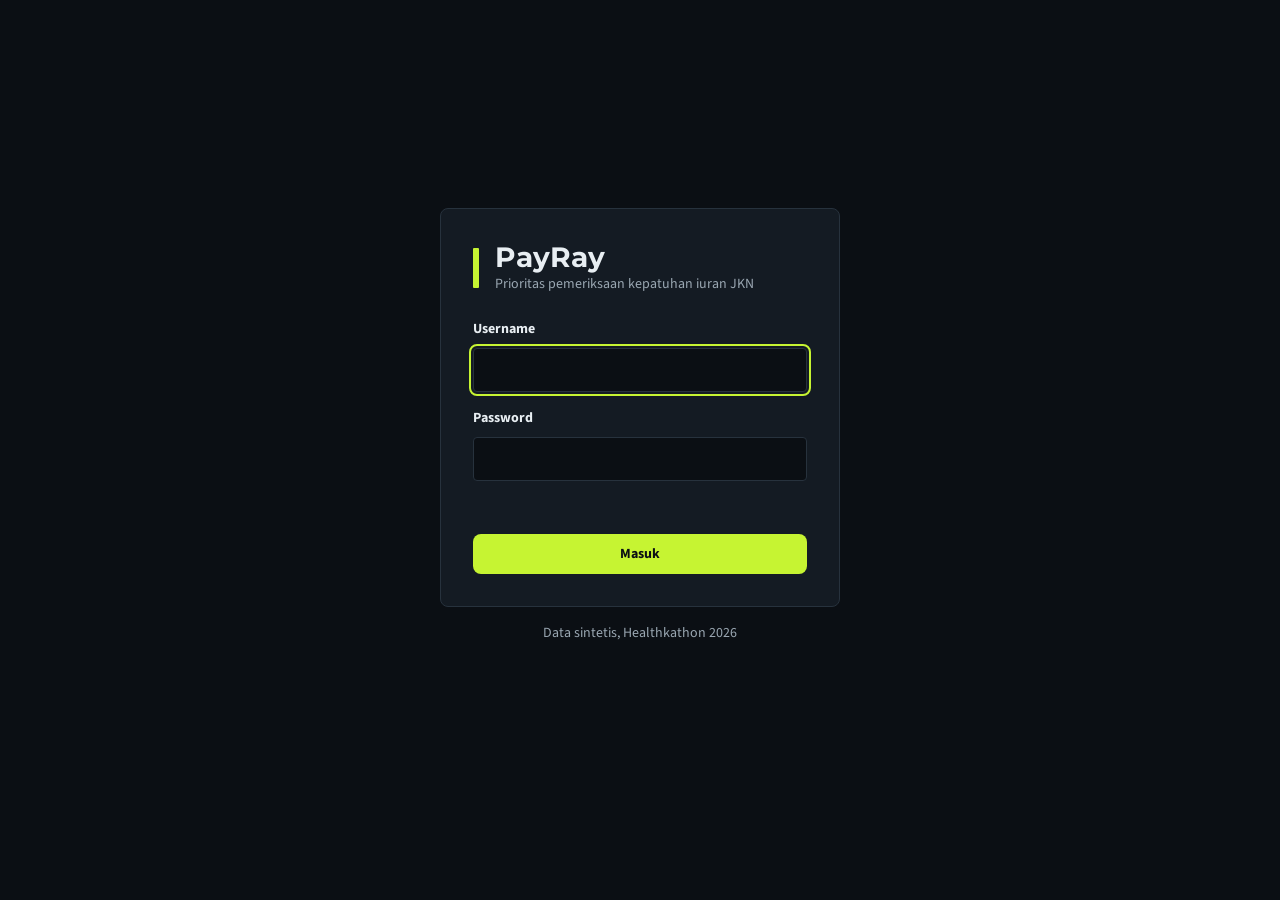
==== web/index.html @ 74bf8150 "PayRay v2: API, UI, model beku, guardrail (plankit t1-t33) Squash merge atas keputusan pemilik akun " ====
<!doctype html>
<html lang="id">
<head>
  <meta charset="utf-8">
  <meta name="viewport" content="width=device-width, initial-scale=1">
  <title>PayRay · Prioritas pemeriksaan</title>
  <link rel="preload" href="fonts/source-sans-3-latin-400-normal.woff2" as="font" type="font/woff2" crossorigin>
  <link rel="stylesheet" href="tokens.css">
  <link rel="stylesheet" href="base.css">
  <link rel="stylesheet" href="app.css">
</head>
<body>
  <a class="skip" href="#main">Lewati ke konten</a>
  <div id="banner"></div>
  <header id="topbar" hidden></header>
  <main id="main" tabindex="-1"></main>
  <div id="toast" role="status" aria-live="polite"></div>
  <script type="module" src="app.js"></script>
</body>
</html>
---- web/tokens.css ----
/* Token desain PayRay. Sumber: plankit/tokens.json = design-system/payray/MASTER.md. Jangan ubah tanpa MASTER.md. */
:root {
  --color-bg: #0B0F14;
  --color-surface: #141B23;
  --color-text: #E8EEF2;
  --color-muted: #9AA7B2;
  --color-primary: #C6F432;
  --color-on-primary: #0B0F14;
  --color-border: #27323D;
  --color-warning: #F2B84B;
  --color-danger: #FF7A6B;
  --color-info: #6CC9E8;
  --font-heading: "Montserrat";
  --font-body: "Source Sans 3";
  --text-sm: 14px;
  --text-base: 16px;
  --text-lg: 20px;
  --text-xl: 28px;
  --text-display: 40px;
  --weight-regular: 400;
  --weight-bold: 700;
  --leading-tight: 1.2;
  --leading-normal: 1.5;
  --space-xs: 4px;
  --space-sm: 8px;
  --space-md: 16px;
  --space-lg: 24px;
  --space-xl: 32px;
  --space-2xl: 48px;
  --radius-sm: 4px;
  --radius-md: 8px;
  --radius-lg: 16px;
  --font-stack-heading: "Montserrat", system-ui, sans-serif;
  --font-stack-body: "Source Sans 3", system-ui, sans-serif;
}
---- web/base.css ----
/* Reset + dasar. Token di tokens.css. */
@font-face { font-family: "Montserrat"; font-weight: 700; font-style: normal; font-display: swap; src: url("fonts/montserrat-latin-700-normal.woff2") format("woff2"); }
@font-face { font-family: "Source Sans 3"; font-weight: 400; font-style: normal; font-display: swap; src: url("fonts/source-sans-3-latin-400-normal.woff2") format("woff2"); }
@font-face { font-family: "Source Sans 3"; font-weight: 700; font-style: normal; font-display: swap; src: url("fonts/source-sans-3-latin-700-normal.woff2") format("woff2"); }

*, *::before, *::after { box-sizing: border-box; }
* { margin: 0; }
html { -webkit-text-size-adjust: 100%; }
body {
  min-height: 100vh;
  background: var(--color-bg);
  color: var(--color-text);
  font-family: var(--font-stack-body);
  font-size: var(--text-base);
  line-height: var(--leading-normal);
  font-variant-numeric: tabular-nums;
}
h1, h2, h3 { font-family: var(--font-stack-heading); font-weight: var(--weight-bold); line-height: var(--leading-tight); }
img, svg { display: block; max-width: 100%; }
button, input, select, textarea { font: inherit; color: inherit; }
button { cursor: pointer; }
table { border-collapse: collapse; width: 100%; }
[hidden] { display: none !important; }

:focus-visible {
  outline: 2px solid var(--color-primary);
  outline-offset: 2px;
}

a, button, input, select, textarea, tr[tabindex] {
  transition: background-color 120ms ease, border-color 120ms ease, color 120ms ease;
}

@media (prefers-reduced-motion: reduce) {
  *, *::before, *::after {
    transition: none !important;
    animation: none !important;
    scroll-behavior: auto !important;
  }
}

.visually-hidden {
  position: absolute; width: 1px; height: 1px; padding: 0; margin: -1px;
  overflow: hidden; clip: rect(0 0 0 0); white-space: nowrap; border: 0;
}
---- web/app.css ----
/* Layout & komponen PayRay. Hanya token dari tokens.css. Kepadatan 7, motion 2, tanpa glow/gradient. */
:root { --topbar-h: 56px; --gutter: var(--space-lg); }

.skip { position: absolute; left: var(--space-sm); top: -48px; padding: var(--space-sm) var(--space-md); background: var(--color-primary); color: var(--color-on-primary); border-radius: var(--radius-sm); z-index: 20; }
.skip:focus { top: var(--space-sm); }

.muted { color: var(--color-muted); }
.small { font-size: var(--text-sm); }
.num { font-variant-numeric: tabular-nums; }
.nw { white-space: nowrap; }
.icon { flex: none; }

/* ---- top bar ------------------------------------------------------------ */
#topbar {
  position: sticky; top: 0; z-index: 10;
  display: flex; align-items: center; gap: var(--space-lg);
  min-height: var(--topbar-h); padding: var(--space-sm) var(--gutter);
  background: var(--color-bg); border-bottom: 1px solid var(--color-border);
}
#topbar[hidden] { display: none; }
.brand { display: inline-flex; align-items: center; gap: var(--space-sm); color: var(--color-text); text-decoration: none; font-family: var(--font-stack-heading); font-weight: var(--weight-bold); font-size: var(--text-lg); }
.brand-mark { width: 4px; height: 18px; border-radius: 1px; background: var(--color-primary); }
.brand-mark.lg { width: 6px; height: 40px; }
.batch-meta { display: flex; flex-wrap: wrap; gap: 0 var(--space-md); font-size: var(--text-sm); }
.user { margin-left: auto; display: flex; align-items: center; gap: var(--space-md); font-size: var(--text-sm); }

/* ---- banner mode statis ---------------------------------------------------- */
.static-banner { display: flex; flex-wrap: wrap; align-items: center; gap: var(--space-sm); padding: var(--space-sm) var(--gutter); background: var(--color-warning); color: var(--color-on-primary); font-weight: var(--weight-bold); font-size: var(--text-sm); }
.static-banner a { color: var(--color-on-primary); margin-left: auto; }

/* ---- navigasi ------------------------------------------------------------ */
.nav { display: flex; gap: var(--space-xs); }
.nav a { padding: 6px var(--space-sm); border-radius: var(--radius-sm); color: var(--color-muted); text-decoration: none; font-weight: var(--weight-bold); font-size: var(--text-sm); }
.nav a:hover { color: var(--color-text); }
.nav a.active { color: var(--color-text); box-shadow: inset 0 -2px 0 var(--color-primary); border-radius: 0; }

/* ---- tombol & chip -------------------------------------------------------- */
.btn {
  display: inline-flex; align-items: center; justify-content: center; gap: var(--space-sm);
  min-height: 40px; padding: 0 var(--space-md); border-radius: var(--radius-md);
  border: 1px solid transparent; background: none; font-weight: var(--weight-bold); font-size: var(--text-sm);
  text-decoration: none; color: var(--color-text); white-space: nowrap;
}
.btn:active:not(:disabled) { transform: translateY(1px); }
.btn:disabled { opacity: .55; cursor: not-allowed; }
.btn-primary { background: var(--color-primary); color: var(--color-on-primary); }
.btn-primary:hover:not(:disabled) { background: var(--color-text); }
.btn-secondary { border-color: var(--color-border); background: var(--color-surface); }
.btn-secondary:hover:not(:disabled), .btn-ghost:hover:not(:disabled) { border-color: var(--color-muted); }
.btn-ghost { border-color: var(--color-border); }
.btn-block { width: 100%; }
.btn-danger { border-color: var(--color-danger); color: var(--color-danger); }

.chip {
  display: inline-flex; align-items: center; gap: 6px; padding: 2px var(--space-sm);
  border-radius: var(--radius-sm); border: 1px solid var(--color-border); background: var(--color-surface);
  font-size: var(--text-sm); line-height: 1.35; color: var(--color-text);
}
.chip.info { color: var(--color-info); border-color: currentColor; }
.chip.warn { color: var(--color-warning); border-color: currentColor; }
.chip-mode.live { color: var(--color-primary); border-color: var(--color-primary); }
.chip-mode.static { color: var(--color-warning); border-color: var(--color-warning); }
.chips { display: flex; flex-wrap: wrap; gap: var(--space-xs); margin-top: var(--space-xs); }
.conf .dot { width: 8px; height: 8px; border-radius: 50%; border: 1.5px solid var(--color-muted); }
.conf-tinggi .dot { background: var(--color-text); border-color: var(--color-text); }
.conf-sedang .dot { background: var(--color-muted); }

/* ---- halaman ------------------------------------------------------------- */
main { display: block; max-width: 1400px; margin: 0 auto; padding: var(--space-lg) var(--gutter) var(--space-2xl); }
main:focus { outline: none; }
.page-head { display: flex; align-items: flex-end; justify-content: space-between; gap: var(--space-md); margin-bottom: var(--space-md); }
.page-head h1 { font-size: var(--text-xl); }
.page-head p { margin-top: var(--space-xs); }
.actions { display: flex; flex-wrap: wrap; gap: var(--space-sm); }

.notice { display: flex; align-items: center; gap: var(--space-sm); padding: var(--space-sm) var(--space-md); border: 1px solid var(--color-border); border-radius: var(--radius-md); margin-bottom: var(--space-md); }
.notice.error { color: var(--color-danger); border-color: var(--color-danger); }
.notice .btn { margin-left: auto; }

/* ---- tabel ------------------------------------------------------------- */
.table-wrap { border-top: 1px solid var(--color-border); }
table.data { font-size: var(--text-sm); }
.data th { text-align: left; font-weight: var(--weight-bold); color: var(--color-muted); padding: var(--space-sm); border-bottom: 1px solid var(--color-border); white-space: nowrap; }
.data td { padding: 6px var(--space-sm); border-bottom: 1px solid var(--color-border); vertical-align: top; }
.queue tbody tr { cursor: pointer; }
.queue tbody tr:hover { background: var(--color-surface); }
.queue td.rank { font-family: var(--font-stack-heading); font-weight: var(--weight-bold); font-size: var(--text-base); width: 48px; }
.queue td.bu { min-width: 200px; }
.bu-name { display: block; color: var(--color-text); font-weight: var(--weight-bold); font-size: var(--text-base); text-decoration: none; overflow-wrap: anywhere; }
.bu-name:hover { text-decoration: underline; text-underline-offset: 3px; }
.score { display: inline-flex; align-items: center; gap: var(--space-sm); font-weight: var(--weight-bold); }
.score-track { fill: var(--color-border); }
.score-fill { fill: var(--color-primary); }
.reasons { max-width: 440px; }
.reason-list { list-style: none; padding: 0; display: grid; gap: var(--space-xs); }
.reason-list li { padding-left: var(--space-sm); border-left: 2px solid var(--color-border); white-space: nowrap; overflow: hidden; text-overflow: ellipsis; }
td.rp { white-space: nowrap; }
td.rp span { display: block; }
.status { display: inline-flex; align-items: center; gap: var(--space-xs); color: var(--color-muted); white-space: nowrap; }
.status.done { color: var(--color-text); }
.status.done .icon { color: var(--color-primary); }
.table-foot { display: flex; align-items: center; justify-content: space-between; gap: var(--space-md); padding-top: var(--space-md); }
td.empty { padding: var(--space-2xl) var(--space-sm); cursor: default; }
td.empty strong, td.empty span { display: block; }

.skeleton td { cursor: default; }
.sk { display: block; height: 12px; border-radius: var(--radius-sm); background: var(--color-surface); }
.skeleton td:nth-child(2) .sk { width: 70%; }
.skeleton td:nth-child(5) .sk { width: 90%; }

/* ---- scan sheet ---------------------------------------------------------- */
.sheet-nav { margin-bottom: var(--space-md); }
kbd { font-family: inherit; font-size: 12px; padding: 0 6px; border: 1px solid var(--color-border); border-radius: var(--radius-sm); color: var(--color-muted); }
.sheet-skeleton { display: grid; gap: var(--space-md); max-width: 720px; }
.sk-title { height: 28px; width: 60%; }
.sheet-grid { display: grid; grid-template-columns: minmax(0, 8fr) minmax(0, 4fr); gap: var(--space-xl); align-items: start; }
.sheet-main { display: grid; gap: var(--space-xl); }
.sheet-side { display: grid; gap: var(--space-lg); position: sticky; top: calc(var(--topbar-h) + var(--space-md)); }
.sheet-title { display: flex; gap: var(--space-md); align-items: flex-start; }
.sheet-title h1 { font-size: var(--text-xl); overflow-wrap: anywhere; }
.sheet-title h1:focus { outline: none; }
.rank-badge { flex: none; font-family: var(--font-stack-heading); font-weight: var(--weight-bold); font-size: var(--text-lg); color: var(--color-on-primary); background: var(--color-primary); border-radius: var(--radius-sm); padding: 2px var(--space-sm); }
.sheet-stats { display: grid; grid-template-columns: repeat(auto-fit, minmax(180px, 1fr)); gap: var(--space-lg); margin-top: var(--space-lg); padding: var(--space-md) 0; border-top: 1px solid var(--color-border); border-bottom: 1px solid var(--color-border); }
.kv { display: grid; gap: var(--space-xs); align-content: start; }
.kv .k { color: var(--color-muted); font-size: var(--text-sm); }
.kv .v { font-family: var(--font-stack-heading); font-weight: var(--weight-bold); font-size: var(--text-lg); }
.sme { display: grid; gap: var(--space-sm); margin-top: var(--space-md); }
.sme-badge { display: grid; gap: var(--space-xs); }
.sme-badge p { color: var(--color-muted); font-size: var(--text-sm); max-width: 65ch; }
.disclaimer { margin-top: var(--space-md); color: var(--color-muted); font-size: var(--text-sm); }
.sheet-reasons h2, .panel h2 { font-size: var(--text-base); margin-bottom: var(--space-md); }
.reason-detail { list-style: none; padding: 0; counter-reset: r; display: grid; }
.reason-detail > li { counter-increment: r; padding: var(--space-md) 0 var(--space-md) var(--space-xl); border-top: 1px solid var(--color-border); position: relative; display: grid; gap: var(--space-sm); }
.reason-detail > li::before { content: counter(r); position: absolute; left: 0; top: var(--space-md); font-family: var(--font-stack-heading); font-weight: var(--weight-bold); color: var(--color-muted); }
.reason-top { display: flex; gap: var(--space-md); justify-content: space-between; align-items: flex-start; }
.reason-text { font-weight: var(--weight-bold); overflow-wrap: anywhere; max-width: 65ch; }
.contrib { flex: none; padding-top: 8px; }
.code { font-size: 12px; color: var(--color-muted); letter-spacing: .02em; }
.evidence { display: grid; grid-template-columns: repeat(auto-fill, minmax(200px, 1fr)); gap: var(--space-xs) var(--space-lg); font-size: var(--text-sm); }
.evidence div { display: flex; justify-content: space-between; gap: var(--space-sm); border-bottom: 1px dashed var(--color-border); padding: 2px 0; }
.evidence dt { color: var(--color-muted); }
.evidence dd { margin: 0; font-weight: var(--weight-bold); }
.panel { padding-top: var(--space-md); border-top: 1px solid var(--color-border); }
.check-group { border: 0; padding: 0; margin: 0 0 var(--space-md); display: grid; gap: var(--space-sm); }
.check-group legend { font-size: 12px; color: var(--color-muted); margin-bottom: var(--space-xs); }
.check { display: grid; grid-template-columns: 18px 1fr; gap: var(--space-sm); align-items: start; font-size: var(--text-sm); }
.check input { margin-top: 2px; }
.workers-scroll { max-height: 320px; overflow: auto; margin-bottom: var(--space-sm); }
.mono { font-family: ui-monospace, "Cascadia Mono", Consolas, monospace; letter-spacing: .03em; }


/* ---- form inspeksi (drawer) ---------------------------------------------- */
.drawer-open { overflow: hidden; }
.drawer-root { position: fixed; inset: 0; z-index: 25; }
.drawer-backdrop { position: absolute; inset: 0; background: rgba(11, 15, 20, .72); }
.drawer {
  position: absolute; top: 0; right: 0; bottom: 0; width: min(480px, 100%);
  display: flex; flex-direction: column; gap: var(--space-md);
  padding: var(--space-lg); overflow-y: auto;
  background: var(--color-surface); border-left: 1px solid var(--color-border);
  border-radius: var(--radius-lg) 0 0 var(--radius-lg);
}
.drawer-head { display: flex; justify-content: space-between; align-items: flex-start; gap: var(--space-md); }
.drawer-head h2 { font-size: var(--text-lg); }
.inspection-form { display: grid; gap: var(--space-lg); }
.inspection-form fieldset { border: 0; padding: 0; margin: 0; }
.inspection-form .is-disabled { opacity: .55; }
.radio { display: flex; align-items: flex-start; gap: var(--space-sm); font-size: var(--text-sm); cursor: pointer; }
.radio input { margin-top: 2px; }
.form-actions { display: flex; gap: var(--space-sm); position: sticky; bottom: calc(-1 * var(--space-lg)); padding: var(--space-md) 0; background: var(--color-surface); border-top: 1px solid var(--color-border); }
.form-actions .btn-primary { flex: 1; }
textarea { resize: vertical; min-height: 96px; }
.block { display: block; }
.status.warn { color: var(--color-warning); }
.history td { vertical-align: middle; }

/* ---- dasbor supervisor --------------------------------------------------- */
.metrics { display: grid; grid-template-columns: repeat(4, minmax(0, 1fr)); gap: var(--space-md); margin-bottom: var(--space-xl); }
.metric { display: grid; gap: var(--space-xs); align-content: start; padding: var(--space-lg); background: var(--color-surface); border: 1px solid var(--color-border); border-radius: var(--radius-lg); min-height: 132px; }
.metric .k { color: var(--color-muted); font-size: var(--text-sm); font-weight: var(--weight-bold); }
.metric-v { font-family: var(--font-stack-heading); font-weight: var(--weight-bold); font-size: var(--text-xl); line-height: var(--leading-tight); }
.metric.is-muted .metric-v { font-size: var(--text-base); color: var(--color-muted); }
.tabs { display: flex; gap: var(--space-xs); border-bottom: 1px solid var(--color-border); margin-bottom: var(--space-md); }
.tab { padding: var(--space-sm) var(--space-md); background: none; border: 0; color: var(--color-muted); font-weight: var(--weight-bold); font-size: var(--text-sm); }
.tab[aria-selected="true"] { color: var(--color-text); box-shadow: inset 0 -2px 0 var(--color-primary); }
.tab-panel:focus-visible { outline-offset: 4px; }
.toolbar { display: flex; align-items: flex-end; gap: var(--space-md); margin-bottom: var(--space-md); }
.toolbar.wrap { flex-wrap: wrap; }
.field.inline { gap: var(--space-xs); }
.field.inline select, .field.inline input { min-width: 160px; }
.batch-status:empty { display: none; }
.badge { display: inline-block; padding: 1px var(--space-sm); border-radius: var(--radius-sm); border: 1px solid var(--color-border); font-size: var(--text-sm); font-weight: var(--weight-bold); }
.badge.s-published { color: var(--color-primary); border-color: var(--color-primary); }
.badge.s-ready { color: var(--color-info); border-color: var(--color-info); }
.badge.s-failed { color: var(--color-danger); border-color: var(--color-danger); }
.badge.s-running { color: var(--color-warning); border-color: var(--color-warning); }
.badge.s-archived { color: var(--color-muted); }
.spinner-dot { width: 8px; height: 8px; border-radius: 50%; background: var(--color-warning); }
.scroll-x { overflow-x: auto; }
.audit td.detail { max-width: 360px; overflow-wrap: anywhere; color: var(--color-muted); }
dialog.confirm { max-width: 440px; padding: var(--space-lg); background: var(--color-surface); color: var(--color-text); border: 1px solid var(--color-border); border-radius: var(--radius-lg); }
dialog.confirm::backdrop { background: rgba(11, 15, 20, .72); }
dialog.confirm h2 { font-size: var(--text-lg); margin-bottom: var(--space-sm); }
dialog.confirm .form-actions { position: static; margin-top: var(--space-lg); padding: var(--space-md) 0 0; }

/* ---- login --------------------------------------------------------------- */
.login { min-height: calc(100dvh - 2 * var(--space-2xl)); display: grid; place-content: center; gap: var(--space-md); }
.login-card { width: min(400px, calc(100vw - 2 * var(--space-md))); padding: var(--space-xl); background: var(--color-surface); border: 1px solid var(--color-border); border-radius: var(--radius-md); }
.login-head { display: flex; align-items: center; gap: var(--space-md); margin-bottom: var(--space-lg); }
.login-head h1 { font-size: var(--text-xl); }
.login-head p { font-size: var(--text-sm); }
.login-form { display: grid; gap: var(--space-md); }
.footnote { text-align: center; color: var(--color-muted); font-size: var(--text-sm); }

.field { display: grid; gap: var(--space-sm); }
.field label, .field legend { font-weight: var(--weight-bold); font-size: var(--text-sm); }
.field .hint { color: var(--color-muted); font-size: var(--text-sm); }
input, select, textarea { width: 100%; min-height: 44px; padding: var(--space-sm) var(--space-md); background: var(--color-bg); border: 1px solid var(--color-border); border-radius: var(--radius-sm); }
input:hover, select:hover, textarea:hover { border-color: var(--color-muted); }
input[aria-invalid="true"], select[aria-invalid="true"], textarea[aria-invalid="true"] { border-color: var(--color-danger); }
input[type="checkbox"], input[type="radio"] { width: 18px; min-height: 18px; accent-color: var(--color-primary); }
.form-error { color: var(--color-danger); font-size: var(--text-sm); min-height: 1.5em; }

/* ---- toast --------------------------------------------------------------- */
#toast { position: fixed; bottom: var(--space-lg); left: 50%; transform: translate(-50%, 16px); opacity: 0; pointer-events: none; padding: var(--space-sm) var(--space-md); background: var(--color-text); color: var(--color-bg); border-radius: var(--radius-md); font-weight: var(--weight-bold); transition: opacity 150ms ease, transform 150ms ease; z-index: 30; }
#toast.show { opacity: 1; transform: translate(-50%, 0); }

/* ---- responsif ----------------------------------------------------------- */
@media (max-width: 1023px) {
  .drawer { width: 100%; border-radius: 0; border-left: 0; }
  .sheet-grid { grid-template-columns: minmax(0, 1fr); }
  .sheet-side { position: static; }
}
@media (max-width: 1024px) {
  .metrics { grid-template-columns: repeat(2, minmax(0, 1fr)); }
  #topbar { flex-wrap: wrap; gap: var(--space-sm) var(--space-md); }
  .user { margin-left: 0; width: 100%; justify-content: space-between; }
}
@media (max-width: 768px) {
  :root { --gutter: var(--space-md); }
  .page-head { flex-direction: column; align-items: stretch; }
  .queue thead { display: none; }
  .queue, .queue tbody, .queue tr, .queue td { display: block; width: 100%; }
  .queue tbody tr { padding: var(--space-md) 0; border-bottom: 1px solid var(--color-border); display: grid; grid-template-columns: 40px minmax(0, 1fr); gap: var(--space-xs) var(--space-sm); }
  .queue td { border: 0; padding: 0; grid-column: 2; }
  .queue td.rank { grid-column: 1; grid-row: 1 / span 6; width: auto; }
  .queue td[data-label]:not(.rank):not(.bu)::before { content: attr(data-label); display: block; color: var(--color-muted); font-size: 12px; }
  .reasons { max-width: none; }
  .reason-list li { white-space: normal; overflow-wrap: anywhere; }
  td.rp { white-space: normal; }
  td.rp span { display: inline; margin-right: var(--space-xs); }
  .queue .skeleton { display: none; }
  .user-name .muted { display: none; }
  .metrics { grid-template-columns: minmax(0, 1fr); }
  .toolbar { flex-wrap: wrap; }
  .field.inline select, .field.inline input { min-width: 0; }
  .audit { min-width: 720px; }
  .history thead { display: none; }
  .history, .history tbody, .history tr, .history td { display: block; width: 100%; }
  .history tr { padding: var(--space-sm) 0; border-bottom: 1px solid var(--color-border); }
  .history td { border: 0; padding: 2px 0; }
  .history td[data-label]::before { content: attr(data-label); display: block; color: var(--color-muted); font-size: 12px; }
}
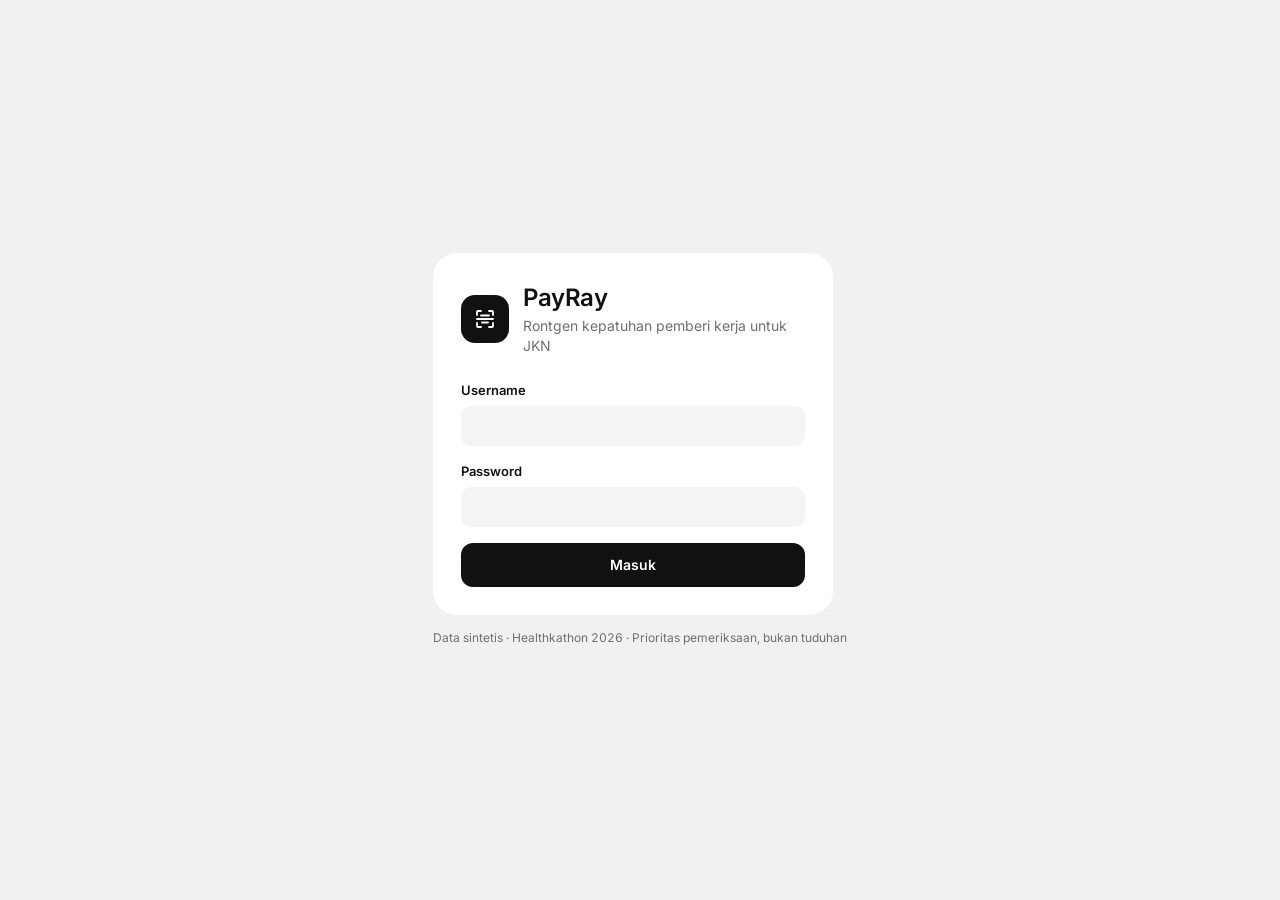
==== commit f3fd13f1: "UI v3 gaya konsol Meridian + halaman Ringkasan, Validasi, Cara kerja - Shell baru: topbar, rail ikon" ====
--- a/web/index.html
+++ b/web/index.html
@@ -2,18 +2,21 @@
 <html lang="id">
 <head>
   <meta charset="utf-8">
-  <meta name="viewport" content="width=device-width, initial-scale=1">
+  <meta name="viewport" content="width=device-width, initial-scale=1, viewport-fit=cover">
   <title>PayRay · Prioritas pemeriksaan</title>
-  <link rel="preload" href="fonts/source-sans-3-latin-400-normal.woff2" as="font" type="font/woff2" crossorigin>
+  <meta name="description" content="PayRay: skor risiko kepatuhan iuran JKN pemberi kerja. Prioritas pemeriksaan, bukan tuduhan.">
+  <link rel="preload" href="fonts/inter-latin-wght-normal.woff2" as="font" type="font/woff2" crossorigin>
   <link rel="stylesheet" href="tokens.css">
   <link rel="stylesheet" href="base.css">
   <link rel="stylesheet" href="app.css">
 </head>
 <body>
   <a class="skip" href="#main">Lewati ke konten</a>
+  <header id="topbar" class="tb" hidden></header>
+  <nav id="rail" class="rail" aria-label="Menu utama" hidden></nav>
   <div id="banner"></div>
-  <header id="topbar" hidden></header>
   <main id="main" tabindex="-1"></main>
+  <aside id="dr" role="dialog" aria-modal="false" aria-live="polite"></aside>
   <div id="toast" role="status" aria-live="polite"></div>
   <script type="module" src="app.js"></script>
 </body>
--- a/web/tokens.css
+++ b/web/tokens.css
@@ -1,35 +1,24 @@
-/* Token desain PayRay. Sumber: plankit/tokens.json = design-system/payray/MASTER.md. Jangan ubah tanpa MASTER.md. */
+/* Token desain PayRay v3 (gaya konsol Meridian). Acuan: design-system/payray/MASTER.md. */
 :root {
-  --color-bg: #0B0F14;
-  --color-surface: #141B23;
-  --color-text: #E8EEF2;
-  --color-muted: #9AA7B2;
-  --color-primary: #C6F432;
-  --color-on-primary: #0B0F14;
-  --color-border: #27323D;
-  --color-warning: #F2B84B;
-  --color-danger: #FF7A6B;
-  --color-info: #6CC9E8;
-  --font-heading: "Montserrat";
-  --font-body: "Source Sans 3";
-  --text-sm: 14px;
-  --text-base: 16px;
-  --text-lg: 20px;
-  --text-xl: 28px;
-  --text-display: 40px;
-  --weight-regular: 400;
-  --weight-bold: 700;
-  --leading-tight: 1.2;
-  --leading-normal: 1.5;
-  --space-xs: 4px;
-  --space-sm: 8px;
-  --space-md: 16px;
-  --space-lg: 24px;
-  --space-xl: 32px;
-  --space-2xl: 48px;
-  --radius-sm: 4px;
-  --radius-md: 8px;
-  --radius-lg: 16px;
-  --font-stack-heading: "Montserrat", system-ui, sans-serif;
-  --font-stack-body: "Source Sans 3", system-ui, sans-serif;
+  --bg: #f1f1f1; --sf: #fff; --ink: #111; --mu: #6f6f6f; --ln: #ececec; --hv: #f4f4f4;
+  --pb: #111; --pf: #fff; --s1: #111; --s2: #6b6b6b; --s3: #c4c4c4; --sa: #d97706;
+  --gn: #17794a; --gt: #e3f4eb; --am: #a8500a; --at: #fdecd7; --rd: #b42318; --rt: #fde8e6;
+  --shadow: 0 8px 40px rgba(0, 0, 0, .18);
+  --r-card: 20px; --r-ctl: 12px;
+  --font: "Inter", system-ui, -apple-system, "Segoe UI", sans-serif;
+  color-scheme: light;
 }
+@media (prefers-color-scheme: dark) {
+  :root:not([data-theme="light"]) {
+    --bg: #0c0c0c; --sf: #171717; --ink: #f2f2f2; --mu: #949494; --ln: #272727; --hv: #212121;
+    --pb: #f2f2f2; --pf: #111; --s1: #f2f2f2; --s2: #8c8c8c; --s3: #4a4a4a; --sa: #f0a04b;
+    --gn: #5fd49a; --gt: #12301f; --am: #f0a35e; --at: #3a2410; --rd: #ff8a7a; --rt: #3a1512;
+    --shadow: 0 8px 40px rgba(0, 0, 0, .55); color-scheme: dark;
+  }
+}
+:root[data-theme="dark"] {
+  --bg: #0c0c0c; --sf: #171717; --ink: #f2f2f2; --mu: #949494; --ln: #272727; --hv: #212121;
+  --pb: #f2f2f2; --pf: #111; --s1: #f2f2f2; --s2: #8c8c8c; --s3: #4a4a4a; --sa: #f0a04b;
+  --gn: #5fd49a; --gt: #12301f; --am: #f0a35e; --at: #3a2410; --rd: #ff8a7a; --rt: #3a1512;
+  --shadow: 0 8px 40px rgba(0, 0, 0, .55); color-scheme: dark;
+}
--- a/web/base.css
+++ b/web/base.css
@@ -1,44 +1,25 @@
 /* Reset + dasar. Token di tokens.css. */
-@font-face { font-family: "Montserrat"; font-weight: 700; font-style: normal; font-display: swap; src: url("fonts/montserrat-latin-700-normal.woff2") format("woff2"); }
-@font-face { font-family: "Source Sans 3"; font-weight: 400; font-style: normal; font-display: swap; src: url("fonts/source-sans-3-latin-400-normal.woff2") format("woff2"); }
-@font-face { font-family: "Source Sans 3"; font-weight: 700; font-style: normal; font-display: swap; src: url("fonts/source-sans-3-latin-700-normal.woff2") format("woff2"); }
+@font-face { font-family: "Inter"; font-weight: 100 900; font-style: normal; font-display: swap; src: url("fonts/inter-latin-wght-normal.woff2") format("woff2"); }
 
 *, *::before, *::after { box-sizing: border-box; }
-* { margin: 0; }
-html { -webkit-text-size-adjust: 100%; }
+html { -webkit-text-size-adjust: 100%; scroll-padding-top: env(safe-area-inset-top, 0px); }
 body {
-  min-height: 100vh;
-  background: var(--color-bg);
-  color: var(--color-text);
-  font-family: var(--font-stack-body);
-  font-size: var(--text-base);
-  line-height: var(--leading-normal);
-  font-variant-numeric: tabular-nums;
+  margin: 0; min-height: 100vh; background: var(--bg); color: var(--ink);
+  font: 400 14px/1.45 var(--font); font-variant-numeric: tabular-nums;
+  padding-top: env(safe-area-inset-top, 0px); padding-bottom: env(safe-area-inset-bottom, 0px);
 }
-h1, h2, h3 { font-family: var(--font-stack-heading); font-weight: var(--weight-bold); line-height: var(--leading-tight); }
+h1, h2, h3, h4, p { margin: 0; }
 img, svg { display: block; max-width: 100%; }
 button, input, select, textarea { font: inherit; color: inherit; }
 button { cursor: pointer; }
 table { border-collapse: collapse; width: 100%; }
 [hidden] { display: none !important; }
-
-:focus-visible {
-  outline: 2px solid var(--color-primary);
-  outline-offset: 2px;
-}
-
-a, button, input, select, textarea, tr[tabindex] {
-  transition: background-color 120ms ease, border-color 120ms ease, color 120ms ease;
-}
+a { color: inherit; }
+:focus-visible { outline: 2px solid var(--ink); outline-offset: 2px; }
 
 @media (prefers-reduced-motion: reduce) {
-  *, *::before, *::after {
-    transition: none !important;
-    animation: none !important;
-    scroll-behavior: auto !important;
-  }
+  *, *::before, *::after { transition: none !important; animation: none !important; scroll-behavior: auto !important; }
 }
-
 .visually-hidden {
   position: absolute; width: 1px; height: 1px; padding: 0; margin: -1px;
   overflow: hidden; clip: rect(0 0 0 0); white-space: nowrap; border: 0;
--- a/web/app.css
+++ b/web/app.css
@@ -1,263 +1,285 @@
-/* Layout & komponen PayRay. Hanya token dari tokens.css. Kepadatan 7, motion 2, tanpa glow/gradient. */
-:root { --topbar-h: 56px; --gutter: var(--space-lg); }
-
-.skip { position: absolute; left: var(--space-sm); top: -48px; padding: var(--space-sm) var(--space-md); background: var(--color-primary); color: var(--color-on-primary); border-radius: var(--radius-sm); z-index: 20; }
-.skip:focus { top: var(--space-sm); }
-
-.muted { color: var(--color-muted); }
-.small { font-size: var(--text-sm); }
-.num { font-variant-numeric: tabular-nums; }
-.nw { white-space: nowrap; }
-.icon { flex: none; }
-
-/* ---- top bar ------------------------------------------------------------ */
-#topbar {
-  position: sticky; top: 0; z-index: 10;
-  display: flex; align-items: center; gap: var(--space-lg);
-  min-height: var(--topbar-h); padding: var(--space-sm) var(--gutter);
-  background: var(--color-bg); border-bottom: 1px solid var(--color-border);
+/* PayRay v3: shell konsol (rail + topbar + kartu), gaya Meridian. */
+.skip { position: absolute; left: -999px; top: 8px; background: var(--pb); color: var(--pf); padding: 8px 12px; border-radius: 10px; z-index: 20; }
+.skip:focus { left: 8px; }
+
+/* Topbar */
+.tb { display: flex; align-items: center; gap: 14px; padding: 16px 24px 0 16px; }
+.lg { width: 48px; height: 48px; border-radius: 14px; background: var(--pb); color: var(--pf); display: grid; place-items: center; flex: none; text-decoration: none; }
+.tb h1 { font-size: 26px; font-weight: 600; letter-spacing: -.02em; line-height: 1.15; }
+.tb small { display: block; color: var(--mu); }
+.tr { margin-left: auto; display: flex; gap: 10px; align-items: center; }
+.pill { display: flex; background: var(--sf); border-radius: 14px; padding: 4px; gap: 4px; }
+.pill button { border: 0; background: none; width: 36px; height: 36px; border-radius: 10px; display: grid; place-items: center; color: var(--mu); }
+.pill button.on { background: var(--pb); color: var(--pf); }
+.av { width: 44px; height: 44px; border-radius: 50%; background: var(--sf); display: grid; place-items: center; font-weight: 600; border: 0; }
+.av:hover { background: var(--hv); }
+
+/* Rail */
+.rail { position: fixed; left: 16px; top: 84px; background: var(--sf); border-radius: 18px; padding: 8px; display: grid; gap: 6px; z-index: 4; }
+.rail a { width: 42px; height: 42px; border-radius: 12px; display: grid; place-items: center; color: var(--mu); text-decoration: none; }
+.rail a:hover { background: var(--hv); }
+.rail a[aria-current="page"] { background: var(--pb); color: var(--pf); }
+.rail a span { display: none; }
+
+/* Halaman */
+.pg { padding: 20px 24px 80px 88px; display: grid; gap: 16px; max-width: 1320px; }
+.pg:focus { outline: none; }
+.cd { background: var(--sf); border-radius: var(--r-card); padding: 20px; min-width: 0; }
+.ch { display: flex; justify-content: space-between; align-items: center; gap: 12px; margin-bottom: 14px; flex-wrap: wrap; }
+.ch .acts { display: flex; gap: 8px; align-items: center; flex-wrap: wrap; }
+h3 { font-size: 15px; font-weight: 600; }
+.row4 { display: grid; grid-template-columns: repeat(4, 1fr); gap: 16px; }
+.r3 { grid-template-columns: repeat(3, 1fr); }
+.g { display: grid; grid-template-columns: 2fr 1fr; gap: 16px; align-items: start; }
+.g2 { display: grid; grid-template-columns: 1fr 1fr; gap: 16px; align-items: start; }
+.stack { display: grid; gap: 16px; }
+
+/* KPI */
+.kp { background: var(--sf); border-radius: var(--r-card); padding: 18px 20px; display: grid; grid-template-columns: 1fr auto; gap: 6px 8px; align-content: start; }
+.kp > span { color: var(--mu); }
+.kp strong { grid-column: 1 / -1; font-size: 36px; font-weight: 600; letter-spacing: -.02em; line-height: 1.1; }
+.kp strong.sm { font-size: 26px; }
+.kp div { grid-column: 1 / -1; display: flex; gap: 8px; align-items: center; flex-wrap: wrap; color: var(--mu); font-size: 12px; }
+.kp.muted strong { color: var(--mu); font-size: 18px; }
+.ar { width: 34px; height: 34px; border-radius: 50%; border: 1px solid var(--ln); background: none; display: grid; place-items: center; color: var(--ink); }
+.ar:hover { background: var(--hv); }
+
+/* Badge */
+.b { display: inline-flex; gap: 4px; align-items: center; font-size: 11px; font-weight: 600; border-radius: 8px; padding: 2px 8px; white-space: nowrap; background: var(--hv); color: var(--ink); }
+.b.m { background: var(--pb); color: var(--pf); }
+.b.d { box-shadow: inset 0 0 0 1px var(--s3); }
+.b.a { background: var(--at); color: var(--am); }
+.b.g { background: var(--gt); color: var(--gn); }
+.b.r { background: var(--rt); color: var(--rd); }
+.b svg { width: 12px; height: 12px; }
+.chip { display: inline-block; font-size: 12px; background: var(--hv); border-radius: 6px; padding: 1px 7px; margin: 0 3px 2px 0; }
+.mono { font-family: ui-monospace, "Cascadia Mono", Consolas, monospace; font-size: 12px; }
+
+/* Tabel */
+.tw { overflow-x: auto; }
+th { text-align: left; font-weight: 500; color: var(--mu); font-size: 12px; padding: 6px 10px 10px 0; white-space: nowrap; }
+td { padding: 11px 10px 11px 0; border-top: 1px solid var(--ln); vertical-align: middle; }
+td small, .sub { display: block; color: var(--mu); font-size: 12px; }
+td.num, th.num { text-align: right; }
+tr.click { cursor: pointer; }
+tr.click:hover td { background: var(--hv); }
+td.empty { text-align: center; padding: 28px 0; color: var(--mu); }
+td.empty strong { display: block; color: var(--ink); }
+.rl { margin: 0; padding: 0; list-style: none; display: grid; gap: 2px; max-width: 340px; }
+.rl li { overflow: hidden; text-overflow: ellipsis; white-space: nowrap; }
+.rl li + li { color: var(--mu); font-size: 13px; }
+a.nm { font-weight: 600; text-decoration: none; }
+a.nm:hover { text-decoration: underline; }
+.tags { display: flex; flex-wrap: wrap; gap: 4px; margin-top: 4px; }
+
+/* Bar & meter */
+.trk { position: relative; display: block; height: 8px; background: var(--hv); border-radius: 4px; min-width: 90px; }
+.rng { position: absolute; top: 0; bottom: 0; background: var(--s3); border-radius: 4px; }
+.mid { position: absolute; top: -3px; width: 5px; height: 14px; background: var(--s1); border-radius: 3px; }
+.fit { display: inline-block; width: 48px; height: 6px; background: var(--hv); border-radius: 3px; vertical-align: middle; margin-right: 6px; }
+.fit i { display: block; height: 100%; background: var(--s1); border-radius: 3px; }
+.ev { display: flex; align-items: center; gap: 8px; white-space: nowrap; }
+.hb { display: grid; grid-template-columns: 170px 1fr 70px; gap: 12px; align-items: center; padding: 7px 0; border: 0; background: none; text-align: left; width: 100%; }
+button.hb:hover span:first-child { text-decoration: underline; }
+.hb i { display: block; height: 14px; border-radius: 3px; min-width: 2px; }
+.hb b { text-align: right; }
+.f1 { background: var(--s1); } .f2 { background: var(--s2); } .f3 { background: var(--s3); } .fa { background: var(--sa); } .fg { background: var(--gn); }
+
+/* Segment */
+.sg { display: flex; height: 64px; gap: 4px; margin-bottom: 16px; }
+.sg button { border: 0; border-radius: 10px; padding: 10px 12px; display: flex; flex-direction: column; justify-content: space-between; text-align: left; min-width: 0; opacity: .55; color: var(--sf); }
+.sg button.dk { color: var(--ink); }
+.sg button[aria-pressed="true"] { opacity: 1; box-shadow: 0 0 0 2px var(--sf), 0 0 0 4px var(--ink); }
+.sg b { font-size: 20px; line-height: 1; }
+.sg span { font-size: 12px; white-space: nowrap; overflow: hidden; text-overflow: ellipsis; }
+
+/* Kategori */
+.cats { display: grid; grid-template-columns: repeat(4, 1fr); gap: 14px; }
+.cats button { border: 0; background: none; text-align: left; padding: 0; display: grid; gap: 6px; align-content: start; }
+.cats i { display: block; height: 14px; border-radius: 3px; min-width: 3px; }
+.cats small { color: var(--mu); }
+.big { font-size: 20px; font-weight: 600; }
+
+/* Catatan */
+.ins { display: grid; gap: 4px; }
+.it { display: grid; grid-template-columns: 44px 1fr; gap: 12px; padding: 12px 0; border-top: 1px solid var(--ln); }
+.it:first-child { border: 0; padding-top: 0; }
+.ti { width: 44px; height: 44px; border-radius: 14px; display: grid; place-items: center; background: var(--hv); }
+.ti.a { background: var(--at); color: var(--am); } .ti.g { background: var(--gt); color: var(--gn); }
+.it b { display: block; } .it span { color: var(--mu); font-size: 13px; }
+.lk { border: 0; background: none; padding: 0; font-weight: 600; color: var(--am); margin-top: 4px; display: block; width: fit-content; text-decoration: none; font-size: 13px; }
+.lk:hover { text-decoration: underline; }
+
+/* Daftar kv */
+.li { display: flex; justify-content: space-between; gap: 12px; align-items: center; padding: 10px 0; border-top: 1px solid var(--ln); }
+.li:first-child { border: 0; padding-top: 0; }
+.li > span:first-child { color: var(--mu); }
+.li b { text-align: right; }
+.fn { color: var(--mu); font-size: 12px; margin: 0; }
+.legend { display: flex; flex-wrap: wrap; gap: 6px; align-items: center; }
+.disc { display: flex; gap: 8px; align-items: center; padding: 10px 12px; border-radius: 12px; background: var(--hv); color: var(--mu); font-size: 13px; margin-top: 14px; }
+
+/* Alur & funnel */
+.flow { display: flex; gap: 6px; flex-wrap: wrap; margin: 6px 0 14px; }
+.flow span { background: var(--hv); border-radius: 8px; padding: 4px 10px; }
+.flow.af span { background: var(--pb); color: var(--pf); }
+.fun { display: grid; grid-template-columns: 1fr auto 1fr auto 1fr; gap: 14px; align-items: center; }
+.fun > div { background: var(--hv); border-radius: 16px; padding: 16px; }
+.fun strong { font-size: 32px; font-weight: 600; display: block; line-height: 1.1; }
+.formula { background: var(--hv); border-radius: 14px; padding: 14px 16px; font-family: ui-monospace, "Cascadia Mono", Consolas, monospace; font-size: 13px; line-height: 1.6; overflow-x: auto; }
+
+/* Tombol */
+.btn { border: 0; background: var(--pb); color: var(--pf); border-radius: var(--r-ctl); padding: 8px 14px; font-weight: 600; display: inline-flex; gap: 6px; align-items: center; justify-content: center; text-decoration: none; white-space: nowrap; }
+.btn:disabled { opacity: .45; cursor: not-allowed; }
+.btn.l { background: var(--hv); color: var(--ink); }
+.btn.l:hover { background: var(--ln); }
+.btn.dg { background: var(--rt); color: var(--rd); }
+.btn.blk { width: 100%; padding: 12px 14px; }
+.back { border: 0; background: none; display: inline-flex; gap: 6px; align-items: center; color: var(--mu); padding: 0; font-weight: 500; justify-self: start; }
+.back:hover { color: var(--ink); }
+kbd { font: 600 11px var(--font); border-radius: 6px; padding: 1px 6px; box-shadow: inset 0 0 0 1px var(--s3); }
+
+/* Segmented tab */
+.seg { display: inline-flex; background: var(--hv); border-radius: 12px; padding: 3px; gap: 3px; }
+.seg button { border: 0; background: none; padding: 6px 12px; border-radius: 9px; font-weight: 600; color: var(--mu); }
+.seg button[aria-selected="true"] { background: var(--sf); color: var(--ink); box-shadow: 0 1px 3px rgba(0, 0, 0, .08); }
+
+/* Form */
+.field { display: grid; gap: 6px; border: 0; padding: 0; margin: 0 0 16px; min-width: 0; }
+.field.inline { display: inline-flex; align-items: center; gap: 8px; margin: 0; }
+.field label, .field legend { font-weight: 600; font-size: 13px; padding: 0; }
+.field.inline label { font-weight: 500; color: var(--mu); }
+input:not([type="checkbox"]):not([type="radio"]):not([type="range"]), select, textarea {
+  background: var(--hv); border: 1px solid transparent; border-radius: 10px; padding: 9px 12px; width: 100%; min-width: 0;
 }
-#topbar[hidden] { display: none; }
-.brand { display: inline-flex; align-items: center; gap: var(--space-sm); color: var(--color-text); text-decoration: none; font-family: var(--font-stack-heading); font-weight: var(--weight-bold); font-size: var(--text-lg); }
-.brand-mark { width: 4px; height: 18px; border-radius: 1px; background: var(--color-primary); }
-.brand-mark.lg { width: 6px; height: 40px; }
-.batch-meta { display: flex; flex-wrap: wrap; gap: 0 var(--space-md); font-size: var(--text-sm); }
-.user { margin-left: auto; display: flex; align-items: center; gap: var(--space-md); font-size: var(--text-sm); }
-
-/* ---- banner mode statis ---------------------------------------------------- */
-.static-banner { display: flex; flex-wrap: wrap; align-items: center; gap: var(--space-sm); padding: var(--space-sm) var(--gutter); background: var(--color-warning); color: var(--color-on-primary); font-weight: var(--weight-bold); font-size: var(--text-sm); }
-.static-banner a { color: var(--color-on-primary); margin-left: auto; }
-
-/* ---- navigasi ------------------------------------------------------------ */
-.nav { display: flex; gap: var(--space-xs); }
-.nav a { padding: 6px var(--space-sm); border-radius: var(--radius-sm); color: var(--color-muted); text-decoration: none; font-weight: var(--weight-bold); font-size: var(--text-sm); }
-.nav a:hover { color: var(--color-text); }
-.nav a.active { color: var(--color-text); box-shadow: inset 0 -2px 0 var(--color-primary); border-radius: 0; }
-
-/* ---- tombol & chip -------------------------------------------------------- */
-.btn {
-  display: inline-flex; align-items: center; justify-content: center; gap: var(--space-sm);
-  min-height: 40px; padding: 0 var(--space-md); border-radius: var(--radius-md);
-  border: 1px solid transparent; background: none; font-weight: var(--weight-bold); font-size: var(--text-sm);
-  text-decoration: none; color: var(--color-text); white-space: nowrap;
+.field.inline input, .field.inline select { width: auto; }
+input:focus, select:focus, textarea:focus { border-color: var(--ink); outline: none; }
+input[aria-invalid="true"] { border-color: var(--rd); }
+input[type="checkbox"], input[type="radio"] { accent-color: var(--s1); width: 16px; height: 16px; margin: 0; flex: none; }
+.radio { display: flex; gap: 10px; align-items: center; padding: 6px 0; font-weight: 400; cursor: pointer; }
+.hint { color: var(--mu); font-size: 12px; }
+.form-error { color: var(--rd); font-size: 13px; min-height: 0; }
+.form-error:empty { display: none; }
+.is-disabled { opacity: .5; }
+.form-actions { display: flex; gap: 8px; margin-top: 8px; }
+.toolbar { display: flex; flex-wrap: wrap; gap: 10px; align-items: center; margin-bottom: 14px; }
+.check { display: flex; gap: 10px; align-items: flex-start; padding: 6px 0; }
+.check label { cursor: pointer; }
+.check input { margin-top: 2px; }
+.cg { border: 0; padding: 0; margin: 0 0 10px; }
+.cg legend { font-size: 12px; color: var(--mu); font-weight: 600; padding: 0 0 2px; }
+
+/* Notice, toast, banner */
+.notice { display: flex; gap: 10px; align-items: center; flex-wrap: wrap; padding: 12px 14px; border-radius: 14px; background: var(--hv); }
+.notice.error { background: var(--rt); color: var(--rd); }
+.notice.ok { background: var(--gt); color: var(--gn); }
+.banner { display: flex; gap: 10px; align-items: center; flex-wrap: wrap; margin: 12px 24px 0 88px; padding: 10px 14px; border-radius: 14px; background: var(--at); color: var(--am); font-size: 13px; }
+.banner a { font-weight: 600; }
+#toast { position: fixed; left: 50%; bottom: 24px; transform: translate(-50%, 20px); opacity: 0; visibility: hidden; background: var(--pb); color: var(--pf); padding: 10px 16px; border-radius: 12px; font-weight: 600; transition: transform .2s, opacity .2s; z-index: 30; pointer-events: none; }
+#toast.show { transform: translate(-50%, 0); opacity: 1; visibility: visible; }
+@media (max-width: 1000px) { #toast { bottom: 96px; } }
+
+/* Skeleton */
+.sk { display: block; height: 12px; border-radius: 6px; background: linear-gradient(90deg, var(--hv), var(--ln), var(--hv)); background-size: 200% 100%; animation: sh 1.2s infinite linear; }
+.sk.t { height: 28px; width: 60%; }
+@keyframes sh { to { background-position: -200% 0; } }
+.spin { width: 10px; height: 10px; border-radius: 50%; background: var(--sa); animation: pu 1s infinite ease-in-out; }
+@keyframes pu { 50% { opacity: .3; } }
+
+/* Drawer info (asal angka) */
+#dr { position: fixed; top: 12px; right: 12px; bottom: 12px; width: min(400px, calc(100% - 24px)); background: var(--sf); border-radius: var(--r-card); padding: 24px; overflow: auto; transform: translateX(110%); transition: transform .2s; z-index: 9; box-shadow: var(--shadow); visibility: hidden; }
+#dr.on { transform: none; visibility: visible; }
+#dr h2 { font-size: 18px; font-weight: 600; margin: 12px 0; letter-spacing: -.01em; }
+#dr h4 { margin: 16px 0 2px; font-size: 12px; color: var(--mu); font-weight: 500; }
+#dr ul { margin: 4px 0 0; padding-left: 18px; }
+.x { float: right; border: 0; background: var(--hv); border-radius: 10px; padding: 5px 12px; }
+
+/* Drawer form inspeksi */
+.drawer-root { position: fixed; inset: 0; z-index: 12; }
+.drawer-backdrop { position: absolute; inset: 0; background: rgba(0, 0, 0, .35); }
+.drawer { position: absolute; top: 12px; right: 12px; bottom: 12px; width: min(460px, calc(100% - 24px)); background: var(--sf); border-radius: var(--r-card); padding: 24px; overflow: auto; box-shadow: var(--shadow); }
+.drawer-head { display: flex; justify-content: space-between; gap: 12px; align-items: flex-start; margin-bottom: 18px; }
+.drawer-head h2 { font-size: 18px; font-weight: 600; }
+body.drawer-open { overflow: hidden; }
+
+/* Dialog konfirmasi */
+dialog.confirm { border: 0; border-radius: var(--r-card); padding: 24px; background: var(--sf); color: var(--ink); max-width: 420px; box-shadow: var(--shadow); }
+dialog.confirm::backdrop { background: rgba(0, 0, 0, .4); }
+dialog.confirm h2 { font-size: 18px; font-weight: 600; margin-bottom: 8px; }
+
+/* Login */
+.login { min-height: 100vh; display: grid; place-items: center; padding: 24px 16px; }
+.login-card { width: min(400px, 100%); background: var(--sf); border-radius: 24px; padding: 28px; }
+.login-head { display: flex; gap: 14px; align-items: center; margin-bottom: 24px; }
+.login-head h1 { font-size: 24px; font-weight: 600; letter-spacing: -.02em; }
+.login-head p { color: var(--mu); }
+.login .fn { margin-top: 14px; text-align: center; }
+
+/* Chart */
+.chw { overflow-x: auto; }
+.chw svg { min-width: 520px; width: 100%; height: auto; }
+svg .gl { stroke: var(--ln); } svg .tx { fill: var(--mu); font: 11px var(--font); }
+svg .c1 { fill: var(--s1); } svg .c2 { fill: var(--s2); } svg .c3 { fill: var(--s3); } svg .ca { fill: var(--sa); }
+svg .l1 { stroke: var(--s1); } svg .l2 { stroke: var(--s2); } svg .l3 { stroke: var(--s3); } svg .la { stroke: var(--sa); stroke-dasharray: 4 4; }
+svg .ln { fill: none; stroke-width: 2.2; stroke-linejoin: round; stroke-linecap: round; }
+svg .mk { stroke: var(--sa); stroke-dasharray: 3 3; }
+.lgd { display: flex; flex-wrap: wrap; gap: 14px; margin-top: 8px; color: var(--mu); font-size: 12px; }
+.lgd span { display: inline-flex; align-items: center; gap: 6px; }
+.lgd i { width: 14px; height: 4px; border-radius: 2px; display: inline-block; }
+
+/* Scan sheet */
+.stat4 { display: grid; grid-template-columns: repeat(4, 1fr); gap: 12px; margin-bottom: 4px; }
+.stat4 > div { background: var(--hv); border-radius: 14px; padding: 12px 14px; display: grid; gap: 4px; align-content: start; }
+.stat4 .k { color: var(--mu); font-size: 12px; }
+.stat4 b { font-size: 20px; font-weight: 600; }
+.rsn { list-style: none; margin: 0; padding: 0; }
+.rsn > li { padding: 16px 0; border-top: 1px solid var(--ln); display: grid; gap: 10px; }
+.rsn > li:first-child { border: 0; padding-top: 0; }
+.rsn .top { display: flex; justify-content: space-between; gap: 12px; align-items: flex-start; }
+.rsn .top p { font-weight: 600; }
+.evd { display: grid; grid-template-columns: repeat(auto-fill, minmax(190px, 1fr)); gap: 6px 16px; margin: 0; }
+.evd div { display: flex; justify-content: space-between; gap: 8px; font-size: 13px; padding: 4px 0; border-bottom: 1px dashed var(--ln); }
+.evd dt { color: var(--mu); } .evd dd { margin: 0; font-weight: 600; text-align: right; }
+.wk { max-height: 280px; overflow: auto; }
+.rp { font-size: 22px; font-weight: 600; letter-spacing: -.01em; }
+
+/* Responsif */
+@media (max-width: 1000px) {
+  .pg { padding: 16px 16px 104px; }
+  .banner { margin: 12px 16px 0; }
+  .row4, .cats { grid-template-columns: 1fr 1fr; }
+  .r3, .g, .g2 { grid-template-columns: 1fr; }
+  .fun { grid-template-columns: 1fr; } .fun > svg { display: none; }
+  .tb { padding: 14px 16px 0; }
+  .rail { left: 0; right: 0; top: auto; bottom: 0; border-radius: 18px 18px 0 0; display: flex; padding: 6px 6px calc(6px + env(safe-area-inset-bottom, 0px)); box-shadow: 0 -4px 20px rgba(0, 0, 0, .08); gap: 2px; }
+  .rail a { flex: 1; width: auto; height: auto; display: flex; flex-direction: column; align-items: center; gap: 2px; padding: 6px 0; font-size: 10px; line-height: 1.1; }
+  .rail a span { display: block; }
 }
-.btn:active:not(:disabled) { transform: translateY(1px); }
-.btn:disabled { opacity: .55; cursor: not-allowed; }
-.btn-primary { background: var(--color-primary); color: var(--color-on-primary); }
-.btn-primary:hover:not(:disabled) { background: var(--color-text); }
-.btn-secondary { border-color: var(--color-border); background: var(--color-surface); }
-.btn-secondary:hover:not(:disabled), .btn-ghost:hover:not(:disabled) { border-color: var(--color-muted); }
-.btn-ghost { border-color: var(--color-border); }
-.btn-block { width: 100%; }
-.btn-danger { border-color: var(--color-danger); color: var(--color-danger); }
-
-.chip {
-  display: inline-flex; align-items: center; gap: 6px; padding: 2px var(--space-sm);
-  border-radius: var(--radius-sm); border: 1px solid var(--color-border); background: var(--color-surface);
-  font-size: var(--text-sm); line-height: 1.35; color: var(--color-text);
+@media (max-width: 700px) {
+  .tb { gap: 10px; } .tb h1 { font-size: 20px; } .lg { width: 40px; height: 40px; }
+  .tr .b, .tr .hide-sm { display: none; }
+  .kp strong { font-size: 30px; }
+  .cd { padding: 16px; border-radius: 16px; }
+  .stat4 { grid-template-columns: 1fr 1fr; }
+  .rsp, .rsp tbody, .rsp tr, .rsp td { display: block; }
+  .rsp thead { display: none; }
+  .rsp tr { border-top: 1px solid var(--ln); padding: 10px 0; }
+  .rsp tbody tr:first-child { border-top: 0; }
+  .rsp td { border: 0; padding: 3px 0; }
+  .rsp td.num { text-align: left; }
+  .rsp td::before { content: attr(data-l); display: block; color: var(--mu); font-size: 12px; }
+  .rsp td:first-child::before, .rsp td.empty::before { display: none; }
+  .rsp tr.click:hover td { background: none; }
+  .rl { max-width: none; } .rl li { white-space: normal; }
+  .sg { flex-wrap: wrap; height: auto; } .sg button { flex: 1 1 45% !important; height: 56px; }
+  .hb { grid-template-columns: 1fr 70px; gap: 4px 8px; } .hb i { grid-column: 1 / -1; order: 3; }
+  .li { align-items: flex-start; }
+  #dr { top: auto; left: 8px; right: 8px; bottom: 8px; width: auto; max-height: 80vh; transform: translateY(115%); }
+  .drawer { top: 8px; left: 8px; right: 8px; bottom: 8px; width: auto; }
+  .field.inline { display: grid; width: 100%; } .field.inline input, .field.inline select { width: 100%; }
 }
-.chip.info { color: var(--color-info); border-color: currentColor; }
-.chip.warn { color: var(--color-warning); border-color: currentColor; }
-.chip-mode.live { color: var(--color-primary); border-color: var(--color-primary); }
-.chip-mode.static { color: var(--color-warning); border-color: var(--color-warning); }
-.chips { display: flex; flex-wrap: wrap; gap: var(--space-xs); margin-top: var(--space-xs); }
-.conf .dot { width: 8px; height: 8px; border-radius: 50%; border: 1.5px solid var(--color-muted); }
-.conf-tinggi .dot { background: var(--color-text); border-color: var(--color-text); }
-.conf-sedang .dot { background: var(--color-muted); }
-
-/* ---- halaman ------------------------------------------------------------- */
-main { display: block; max-width: 1400px; margin: 0 auto; padding: var(--space-lg) var(--gutter) var(--space-2xl); }
-main:focus { outline: none; }
-.page-head { display: flex; align-items: flex-end; justify-content: space-between; gap: var(--space-md); margin-bottom: var(--space-md); }
-.page-head h1 { font-size: var(--text-xl); }
-.page-head p { margin-top: var(--space-xs); }
-.actions { display: flex; flex-wrap: wrap; gap: var(--space-sm); }
-
-.notice { display: flex; align-items: center; gap: var(--space-sm); padding: var(--space-sm) var(--space-md); border: 1px solid var(--color-border); border-radius: var(--radius-md); margin-bottom: var(--space-md); }
-.notice.error { color: var(--color-danger); border-color: var(--color-danger); }
-.notice .btn { margin-left: auto; }
-
-/* ---- tabel ------------------------------------------------------------- */
-.table-wrap { border-top: 1px solid var(--color-border); }
-table.data { font-size: var(--text-sm); }
-.data th { text-align: left; font-weight: var(--weight-bold); color: var(--color-muted); padding: var(--space-sm); border-bottom: 1px solid var(--color-border); white-space: nowrap; }
-.data td { padding: 6px var(--space-sm); border-bottom: 1px solid var(--color-border); vertical-align: top; }
-.queue tbody tr { cursor: pointer; }
-.queue tbody tr:hover { background: var(--color-surface); }
-.queue td.rank { font-family: var(--font-stack-heading); font-weight: var(--weight-bold); font-size: var(--text-base); width: 48px; }
-.queue td.bu { min-width: 200px; }
-.bu-name { display: block; color: var(--color-text); font-weight: var(--weight-bold); font-size: var(--text-base); text-decoration: none; overflow-wrap: anywhere; }
-.bu-name:hover { text-decoration: underline; text-underline-offset: 3px; }
-.score { display: inline-flex; align-items: center; gap: var(--space-sm); font-weight: var(--weight-bold); }
-.score-track { fill: var(--color-border); }
-.score-fill { fill: var(--color-primary); }
-.reasons { max-width: 440px; }
-.reason-list { list-style: none; padding: 0; display: grid; gap: var(--space-xs); }
-.reason-list li { padding-left: var(--space-sm); border-left: 2px solid var(--color-border); white-space: nowrap; overflow: hidden; text-overflow: ellipsis; }
-td.rp { white-space: nowrap; }
-td.rp span { display: block; }
-.status { display: inline-flex; align-items: center; gap: var(--space-xs); color: var(--color-muted); white-space: nowrap; }
-.status.done { color: var(--color-text); }
-.status.done .icon { color: var(--color-primary); }
-.table-foot { display: flex; align-items: center; justify-content: space-between; gap: var(--space-md); padding-top: var(--space-md); }
-td.empty { padding: var(--space-2xl) var(--space-sm); cursor: default; }
-td.empty strong, td.empty span { display: block; }
-
-.skeleton td { cursor: default; }
-.sk { display: block; height: 12px; border-radius: var(--radius-sm); background: var(--color-surface); }
-.skeleton td:nth-child(2) .sk { width: 70%; }
-.skeleton td:nth-child(5) .sk { width: 90%; }
-
-/* ---- scan sheet ---------------------------------------------------------- */
-.sheet-nav { margin-bottom: var(--space-md); }
-kbd { font-family: inherit; font-size: 12px; padding: 0 6px; border: 1px solid var(--color-border); border-radius: var(--radius-sm); color: var(--color-muted); }
-.sheet-skeleton { display: grid; gap: var(--space-md); max-width: 720px; }
-.sk-title { height: 28px; width: 60%; }
-.sheet-grid { display: grid; grid-template-columns: minmax(0, 8fr) minmax(0, 4fr); gap: var(--space-xl); align-items: start; }
-.sheet-main { display: grid; gap: var(--space-xl); }
-.sheet-side { display: grid; gap: var(--space-lg); position: sticky; top: calc(var(--topbar-h) + var(--space-md)); }
-.sheet-title { display: flex; gap: var(--space-md); align-items: flex-start; }
-.sheet-title h1 { font-size: var(--text-xl); overflow-wrap: anywhere; }
-.sheet-title h1:focus { outline: none; }
-.rank-badge { flex: none; font-family: var(--font-stack-heading); font-weight: var(--weight-bold); font-size: var(--text-lg); color: var(--color-on-primary); background: var(--color-primary); border-radius: var(--radius-sm); padding: 2px var(--space-sm); }
-.sheet-stats { display: grid; grid-template-columns: repeat(auto-fit, minmax(180px, 1fr)); gap: var(--space-lg); margin-top: var(--space-lg); padding: var(--space-md) 0; border-top: 1px solid var(--color-border); border-bottom: 1px solid var(--color-border); }
-.kv { display: grid; gap: var(--space-xs); align-content: start; }
-.kv .k { color: var(--color-muted); font-size: var(--text-sm); }
-.kv .v { font-family: var(--font-stack-heading); font-weight: var(--weight-bold); font-size: var(--text-lg); }
-.sme { display: grid; gap: var(--space-sm); margin-top: var(--space-md); }
-.sme-badge { display: grid; gap: var(--space-xs); }
-.sme-badge p { color: var(--color-muted); font-size: var(--text-sm); max-width: 65ch; }
-.disclaimer { margin-top: var(--space-md); color: var(--color-muted); font-size: var(--text-sm); }
-.sheet-reasons h2, .panel h2 { font-size: var(--text-base); margin-bottom: var(--space-md); }
-.reason-detail { list-style: none; padding: 0; counter-reset: r; display: grid; }
-.reason-detail > li { counter-increment: r; padding: var(--space-md) 0 var(--space-md) var(--space-xl); border-top: 1px solid var(--color-border); position: relative; display: grid; gap: var(--space-sm); }
-.reason-detail > li::before { content: counter(r); position: absolute; left: 0; top: var(--space-md); font-family: var(--font-stack-heading); font-weight: var(--weight-bold); color: var(--color-muted); }
-.reason-top { display: flex; gap: var(--space-md); justify-content: space-between; align-items: flex-start; }
-.reason-text { font-weight: var(--weight-bold); overflow-wrap: anywhere; max-width: 65ch; }
-.contrib { flex: none; padding-top: 8px; }
-.code { font-size: 12px; color: var(--color-muted); letter-spacing: .02em; }
-.evidence { display: grid; grid-template-columns: repeat(auto-fill, minmax(200px, 1fr)); gap: var(--space-xs) var(--space-lg); font-size: var(--text-sm); }
-.evidence div { display: flex; justify-content: space-between; gap: var(--space-sm); border-bottom: 1px dashed var(--color-border); padding: 2px 0; }
-.evidence dt { color: var(--color-muted); }
-.evidence dd { margin: 0; font-weight: var(--weight-bold); }
-.panel { padding-top: var(--space-md); border-top: 1px solid var(--color-border); }
-.check-group { border: 0; padding: 0; margin: 0 0 var(--space-md); display: grid; gap: var(--space-sm); }
-.check-group legend { font-size: 12px; color: var(--color-muted); margin-bottom: var(--space-xs); }
-.check { display: grid; grid-template-columns: 18px 1fr; gap: var(--space-sm); align-items: start; font-size: var(--text-sm); }
-.check input { margin-top: 2px; }
-.workers-scroll { max-height: 320px; overflow: auto; margin-bottom: var(--space-sm); }
-.mono { font-family: ui-monospace, "Cascadia Mono", Consolas, monospace; letter-spacing: .03em; }
-
-
-/* ---- form inspeksi (drawer) ---------------------------------------------- */
-.drawer-open { overflow: hidden; }
-.drawer-root { position: fixed; inset: 0; z-index: 25; }
-.drawer-backdrop { position: absolute; inset: 0; background: rgba(11, 15, 20, .72); }
-.drawer {
-  position: absolute; top: 0; right: 0; bottom: 0; width: min(480px, 100%);
-  display: flex; flex-direction: column; gap: var(--space-md);
-  padding: var(--space-lg); overflow-y: auto;
-  background: var(--color-surface); border-left: 1px solid var(--color-border);
-  border-radius: var(--radius-lg) 0 0 var(--radius-lg);
-}
-.drawer-head { display: flex; justify-content: space-between; align-items: flex-start; gap: var(--space-md); }
-.drawer-head h2 { font-size: var(--text-lg); }
-.inspection-form { display: grid; gap: var(--space-lg); }
-.inspection-form fieldset { border: 0; padding: 0; margin: 0; }
-.inspection-form .is-disabled { opacity: .55; }
-.radio { display: flex; align-items: flex-start; gap: var(--space-sm); font-size: var(--text-sm); cursor: pointer; }
-.radio input { margin-top: 2px; }
-.form-actions { display: flex; gap: var(--space-sm); position: sticky; bottom: calc(-1 * var(--space-lg)); padding: var(--space-md) 0; background: var(--color-surface); border-top: 1px solid var(--color-border); }
-.form-actions .btn-primary { flex: 1; }
-textarea { resize: vertical; min-height: 96px; }
-.block { display: block; }
-.status.warn { color: var(--color-warning); }
-.history td { vertical-align: middle; }
-
-/* ---- dasbor supervisor --------------------------------------------------- */
-.metrics { display: grid; grid-template-columns: repeat(4, minmax(0, 1fr)); gap: var(--space-md); margin-bottom: var(--space-xl); }
-.metric { display: grid; gap: var(--space-xs); align-content: start; padding: var(--space-lg); background: var(--color-surface); border: 1px solid var(--color-border); border-radius: var(--radius-lg); min-height: 132px; }
-.metric .k { color: var(--color-muted); font-size: var(--text-sm); font-weight: var(--weight-bold); }
-.metric-v { font-family: var(--font-stack-heading); font-weight: var(--weight-bold); font-size: var(--text-xl); line-height: var(--leading-tight); }
-.metric.is-muted .metric-v { font-size: var(--text-base); color: var(--color-muted); }
-.tabs { display: flex; gap: var(--space-xs); border-bottom: 1px solid var(--color-border); margin-bottom: var(--space-md); }
-.tab { padding: var(--space-sm) var(--space-md); background: none; border: 0; color: var(--color-muted); font-weight: var(--weight-bold); font-size: var(--text-sm); }
-.tab[aria-selected="true"] { color: var(--color-text); box-shadow: inset 0 -2px 0 var(--color-primary); }
-.tab-panel:focus-visible { outline-offset: 4px; }
-.toolbar { display: flex; align-items: flex-end; gap: var(--space-md); margin-bottom: var(--space-md); }
-.toolbar.wrap { flex-wrap: wrap; }
-.field.inline { gap: var(--space-xs); }
-.field.inline select, .field.inline input { min-width: 160px; }
-.batch-status:empty { display: none; }
-.badge { display: inline-block; padding: 1px var(--space-sm); border-radius: var(--radius-sm); border: 1px solid var(--color-border); font-size: var(--text-sm); font-weight: var(--weight-bold); }
-.badge.s-published { color: var(--color-primary); border-color: var(--color-primary); }
-.badge.s-ready { color: var(--color-info); border-color: var(--color-info); }
-.badge.s-failed { color: var(--color-danger); border-color: var(--color-danger); }
-.badge.s-running { color: var(--color-warning); border-color: var(--color-warning); }
-.badge.s-archived { color: var(--color-muted); }
-.spinner-dot { width: 8px; height: 8px; border-radius: 50%; background: var(--color-warning); }
-.scroll-x { overflow-x: auto; }
-.audit td.detail { max-width: 360px; overflow-wrap: anywhere; color: var(--color-muted); }
-dialog.confirm { max-width: 440px; padding: var(--space-lg); background: var(--color-surface); color: var(--color-text); border: 1px solid var(--color-border); border-radius: var(--radius-lg); }
-dialog.confirm::backdrop { background: rgba(11, 15, 20, .72); }
-dialog.confirm h2 { font-size: var(--text-lg); margin-bottom: var(--space-sm); }
-dialog.confirm .form-actions { position: static; margin-top: var(--space-lg); padding: var(--space-md) 0 0; }
-
-/* ---- login --------------------------------------------------------------- */
-.login { min-height: calc(100dvh - 2 * var(--space-2xl)); display: grid; place-content: center; gap: var(--space-md); }
-.login-card { width: min(400px, calc(100vw - 2 * var(--space-md))); padding: var(--space-xl); background: var(--color-surface); border: 1px solid var(--color-border); border-radius: var(--radius-md); }
-.login-head { display: flex; align-items: center; gap: var(--space-md); margin-bottom: var(--space-lg); }
-.login-head h1 { font-size: var(--text-xl); }
-.login-head p { font-size: var(--text-sm); }
-.login-form { display: grid; gap: var(--space-md); }
-.footnote { text-align: center; color: var(--color-muted); font-size: var(--text-sm); }
-
-.field { display: grid; gap: var(--space-sm); }
-.field label, .field legend { font-weight: var(--weight-bold); font-size: var(--text-sm); }
-.field .hint { color: var(--color-muted); font-size: var(--text-sm); }
-input, select, textarea { width: 100%; min-height: 44px; padding: var(--space-sm) var(--space-md); background: var(--color-bg); border: 1px solid var(--color-border); border-radius: var(--radius-sm); }
-input:hover, select:hover, textarea:hover { border-color: var(--color-muted); }
-input[aria-invalid="true"], select[aria-invalid="true"], textarea[aria-invalid="true"] { border-color: var(--color-danger); }
-input[type="checkbox"], input[type="radio"] { width: 18px; min-height: 18px; accent-color: var(--color-primary); }
-.form-error { color: var(--color-danger); font-size: var(--text-sm); min-height: 1.5em; }
-
-/* ---- toast --------------------------------------------------------------- */
-#toast { position: fixed; bottom: var(--space-lg); left: 50%; transform: translate(-50%, 16px); opacity: 0; pointer-events: none; padding: var(--space-sm) var(--space-md); background: var(--color-text); color: var(--color-bg); border-radius: var(--radius-md); font-weight: var(--weight-bold); transition: opacity 150ms ease, transform 150ms ease; z-index: 30; }
-#toast.show { opacity: 1; transform: translate(-50%, 0); }
-
-/* ---- responsif ----------------------------------------------------------- */
-@media (max-width: 1023px) {
-  .drawer { width: 100%; border-radius: 0; border-left: 0; }
-  .sheet-grid { grid-template-columns: minmax(0, 1fr); }
-  .sheet-side { position: static; }
-}
-@media (max-width: 1024px) {
-  .metrics { grid-template-columns: repeat(2, minmax(0, 1fr)); }
-  #topbar { flex-wrap: wrap; gap: var(--space-sm) var(--space-md); }
-  .user { margin-left: 0; width: 100%; justify-content: space-between; }
-}
-@media (max-width: 768px) {
-  :root { --gutter: var(--space-md); }
-  .page-head { flex-direction: column; align-items: stretch; }
-  .queue thead { display: none; }
-  .queue, .queue tbody, .queue tr, .queue td { display: block; width: 100%; }
-  .queue tbody tr { padding: var(--space-md) 0; border-bottom: 1px solid var(--color-border); display: grid; grid-template-columns: 40px minmax(0, 1fr); gap: var(--space-xs) var(--space-sm); }
-  .queue td { border: 0; padding: 0; grid-column: 2; }
-  .queue td.rank { grid-column: 1; grid-row: 1 / span 6; width: auto; }
-  .queue td[data-label]:not(.rank):not(.bu)::before { content: attr(data-label); display: block; color: var(--color-muted); font-size: 12px; }
-  .reasons { max-width: none; }
-  .reason-list li { white-space: normal; overflow-wrap: anywhere; }
-  td.rp { white-space: normal; }
-  td.rp span { display: inline; margin-right: var(--space-xs); }
-  .queue .skeleton { display: none; }
-  .user-name .muted { display: none; }
-  .metrics { grid-template-columns: minmax(0, 1fr); }
-  .toolbar { flex-wrap: wrap; }
-  .field.inline select, .field.inline input { min-width: 0; }
-  .audit { min-width: 720px; }
-  .history thead { display: none; }
-  .history, .history tbody, .history tr, .history td { display: block; width: 100%; }
-  .history tr { padding: var(--space-sm) 0; border-bottom: 1px solid var(--color-border); }
-  .history td { border: 0; padding: 2px 0; }
-  .history td[data-label]::before { content: attr(data-label); display: block; color: var(--color-muted); font-size: 12px; }
-}
+@media (max-width: 420px) { .row4, .cats { grid-template-columns: 1fr; } }
+@media (prefers-reduced-motion: reduce) { #dr, #toast { transition: none; } }
+.cd .kp { background: var(--hv); }
+.stat4 .b, .kp .b, .cats .b { justify-self: start; }
+.li small { display: block; color: var(--mu); font-size: 12px; }
